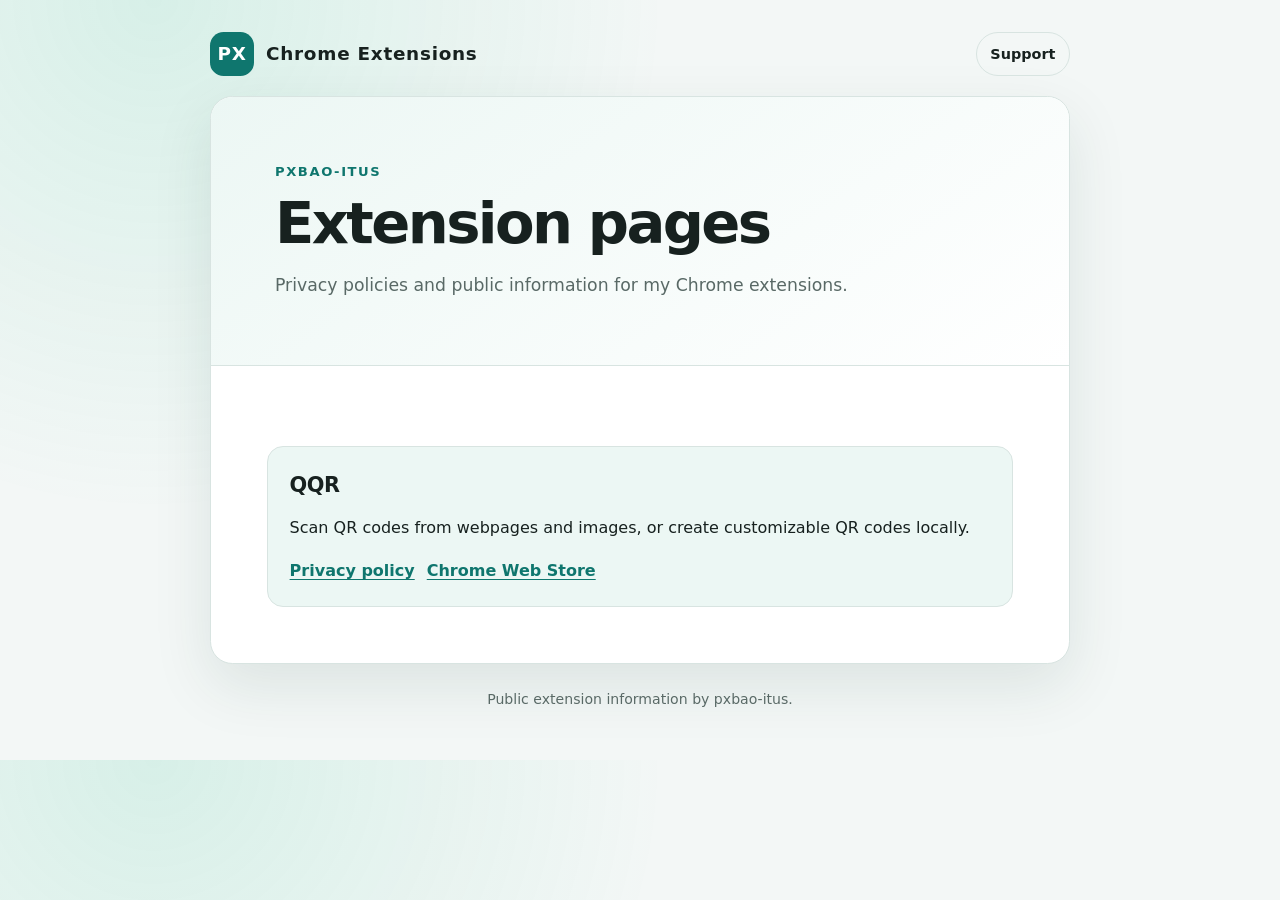
==== index.html @ 600370cd "Add QQR privacy policy site" ====
<!doctype html>
<html lang="en">
  <head>
    <meta charset="utf-8" />
    <meta name="viewport" content="width=device-width, initial-scale=1" />
    <meta
      name="description"
      content="Public pages and privacy policies for Chrome extensions by pxbao-itus."
    />
    <meta name="theme-color" content="#0f766e" />
    <title>Chrome Extensions by pxbao-itus</title>
    <link rel="stylesheet" href="./assets/site.css" />
  </head>
  <body>
    <header class="site-header shell">
      <a class="brand" href="./">
        <span class="logo" aria-hidden="true">PX</span>
        Chrome Extensions
      </a>
      <a class="pill-link" href="https://github.com/pxbao-itus/chrome-extension/issues">
        Support
      </a>
    </header>

    <main class="shell">
      <article class="page-card">
        <div class="hero">
          <p class="eyebrow">pxbao-itus</p>
          <h1>Extension pages</h1>
          <p class="intro">
            Privacy policies and public information for my Chrome extensions.
          </p>
        </div>
        <div class="content">
          <div class="extension-grid">
            <section class="extension-card">
              <h2>QQR</h2>
              <p>Scan QR codes from webpages and images, or create customizable QR codes locally.</p>
              <div class="card-links">
                <a href="./qqr/privacy/">Privacy policy</a>
                <a
                  href="https://chromewebstore.google.com/detail/qqr/maaehgdjdcdilfdpgicboihimbjkghkj"
                >
                  Chrome Web Store
                </a>
              </div>
            </section>
          </div>
        </div>
      </article>
    </main>

    <footer class="site-footer shell">Public extension information by pxbao-itus.</footer>
  </body>
</html>
---- assets/site.css ----
:root {
  color-scheme: light dark;
  --background: #f3f7f6;
  --surface: #ffffff;
  --surface-muted: #ecf7f4;
  --text: #17211f;
  --muted: #596966;
  --border: #d8e4e1;
  --brand: #0f766e;
  --brand-strong: #0a5c56;
  --brand-contrast: #ffffff;
  --shadow: 0 22px 60px rgb(20 60 52 / 10%);
}

@media (prefers-color-scheme: dark) {
  :root {
    --background: #0d1413;
    --surface: #141d1b;
    --surface-muted: #172723;
    --text: #edf7f4;
    --muted: #a6b9b4;
    --border: #2b3c38;
    --brand: #35c3a0;
    --brand-strong: #5ad5b5;
    --brand-contrast: #071612;
    --shadow: 0 22px 60px rgb(0 0 0 / 24%);
  }
}

* {
  box-sizing: border-box;
}

html {
  scroll-behavior: smooth;
}

body {
  margin: 0;
  background:
    radial-gradient(circle at 12% 0%, rgb(16 185 129 / 12%), transparent 32rem),
    var(--background);
  color: var(--text);
  font-family:
    Inter, ui-sans-serif, system-ui, -apple-system, BlinkMacSystemFont, "Segoe UI",
    sans-serif;
  line-height: 1.7;
}

a {
  color: var(--brand);
  text-underline-offset: 0.2em;
}

a:hover {
  color: var(--brand-strong);
}

.shell {
  width: min(100% - 2rem, 860px);
  margin-inline: auto;
}

.site-header {
  display: flex;
  align-items: center;
  justify-content: space-between;
  gap: 1rem;
  padding-block: 2rem 1.25rem;
}

.brand {
  display: inline-flex;
  align-items: center;
  gap: 0.75rem;
  color: var(--text);
  font-size: 1.15rem;
  font-weight: 800;
  letter-spacing: 0.04em;
  text-decoration: none;
}

.logo {
  display: grid;
  width: 2.75rem;
  height: 2.75rem;
  place-items: center;
  border-radius: 0.85rem;
  background: var(--brand);
  color: var(--brand-contrast);
}

.pill-link {
  padding: 0.55rem 0.85rem;
  border: 1px solid var(--border);
  border-radius: 999px;
  color: var(--text);
  font-size: 0.9rem;
  font-weight: 650;
  text-decoration: none;
}

.page-card {
  overflow: hidden;
  border: 1px solid var(--border);
  border-radius: 1.4rem;
  background: var(--surface);
  box-shadow: var(--shadow);
}

.hero {
  padding: clamp(2rem, 6vw, 4rem);
  background: linear-gradient(145deg, var(--surface-muted), var(--surface));
  border-bottom: 1px solid var(--border);
}

.eyebrow {
  margin: 0 0 0.6rem;
  color: var(--brand);
  font-size: 0.82rem;
  font-weight: 800;
  letter-spacing: 0.12em;
  text-transform: uppercase;
}

h1 {
  margin: 0;
  font-size: clamp(2rem, 8vw, 3.6rem);
  line-height: 1.08;
  letter-spacing: -0.045em;
}

.intro {
  max-width: 42rem;
  margin: 1rem 0 0;
  color: var(--muted);
  font-size: 1.08rem;
}

.updated {
  display: inline-block;
  margin-top: 1.35rem;
  padding: 0.35rem 0.7rem;
  border-radius: 999px;
  background: var(--surface);
  color: var(--muted);
  font-size: 0.85rem;
}

.content {
  padding: clamp(1.5rem, 5vw, 3.5rem);
}

section + section {
  margin-top: 2.4rem;
  padding-top: 2.4rem;
  border-top: 1px solid var(--border);
}

h2 {
  margin: 0 0 0.75rem;
  font-size: 1.3rem;
  letter-spacing: -0.02em;
}

p {
  margin: 0.65rem 0 0;
}

ul {
  margin: 0.85rem 0 0;
  padding-left: 1.25rem;
}

li + li {
  margin-top: 0.45rem;
}

code {
  padding: 0.12rem 0.35rem;
  border-radius: 0.35rem;
  background: var(--surface-muted);
  font-family: ui-monospace, SFMono-Regular, Menlo, Consolas, monospace;
  font-size: 0.9em;
}

.summary {
  padding: 1.15rem 1.25rem;
  border-left: 4px solid var(--brand);
  border-radius: 0.2rem 0.8rem 0.8rem 0.2rem;
  background: var(--surface-muted);
  font-weight: 600;
}

.extension-grid {
  display: grid;
  grid-template-columns: repeat(auto-fit, minmax(240px, 1fr));
  gap: 1rem;
  margin-top: 1.5rem;
}

.extension-card {
  padding: 1.35rem;
  border: 1px solid var(--border);
  border-radius: 1rem;
  background: var(--surface-muted);
}

.extension-card h2 {
  margin-bottom: 0.4rem;
}

.card-links {
  display: flex;
  flex-wrap: wrap;
  gap: 0.75rem;
  margin-top: 1rem;
}

.card-links a {
  font-weight: 700;
}

.site-footer {
  padding-block: 1.5rem 3rem;
  color: var(--muted);
  font-size: 0.88rem;
  text-align: center;
}

@media (max-width: 560px) {
  .site-header {
    align-items: flex-start;
    flex-direction: column;
  }
}
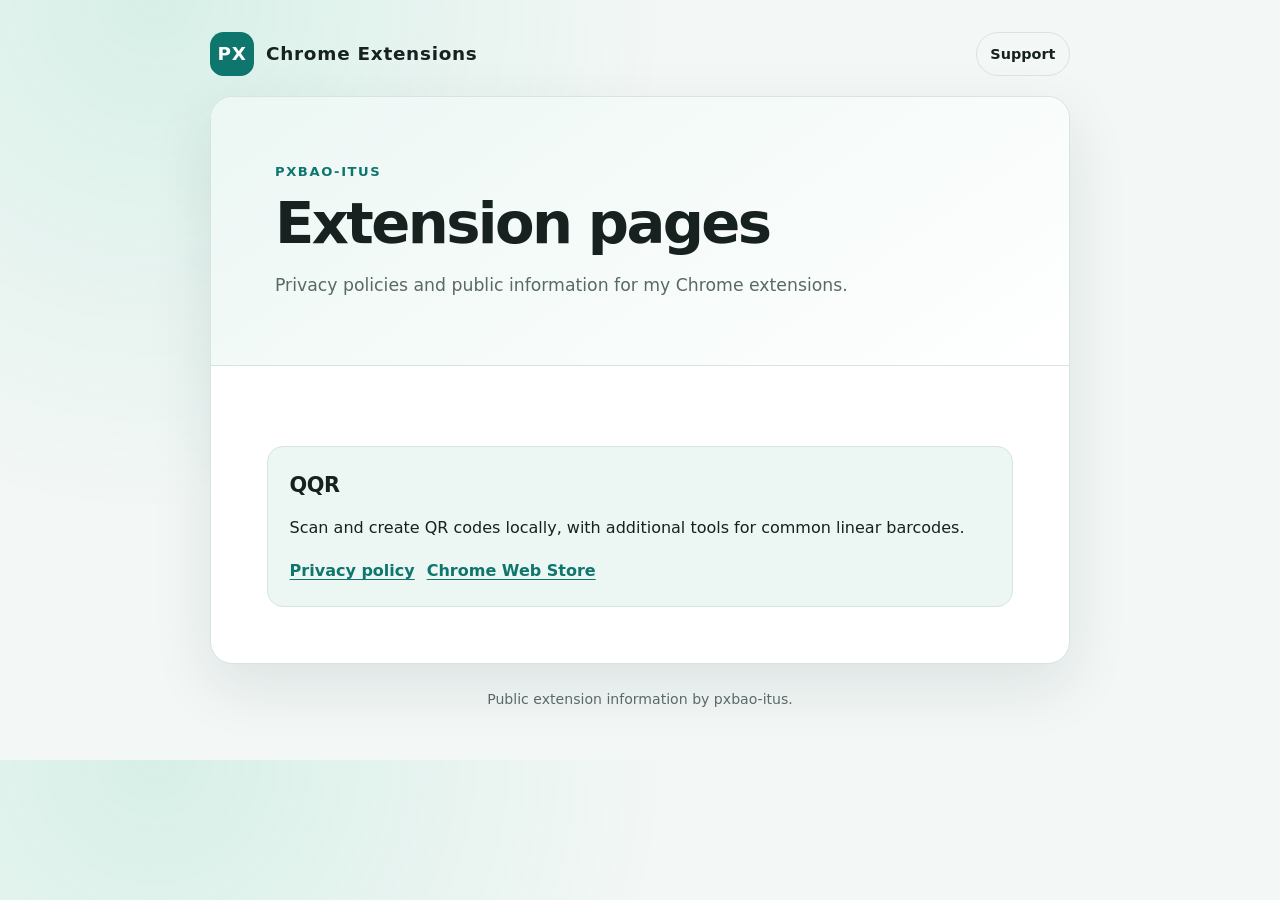
==== commit 9e7ba840: "Update QQR privacy policy for barcode tools" ====
--- a/index.html
+++ b/index.html
@@ -35,7 +35,9 @@
           <div class="extension-grid">
             <section class="extension-card">
               <h2>QQR</h2>
-              <p>Scan QR codes from webpages and images, or create customizable QR codes locally.</p>
+              <p>
+                Scan and create QR codes locally, with additional tools for common linear barcodes.
+              </p>
               <div class="card-links">
                 <a href="./qqr/privacy/">Privacy policy</a>
                 <a
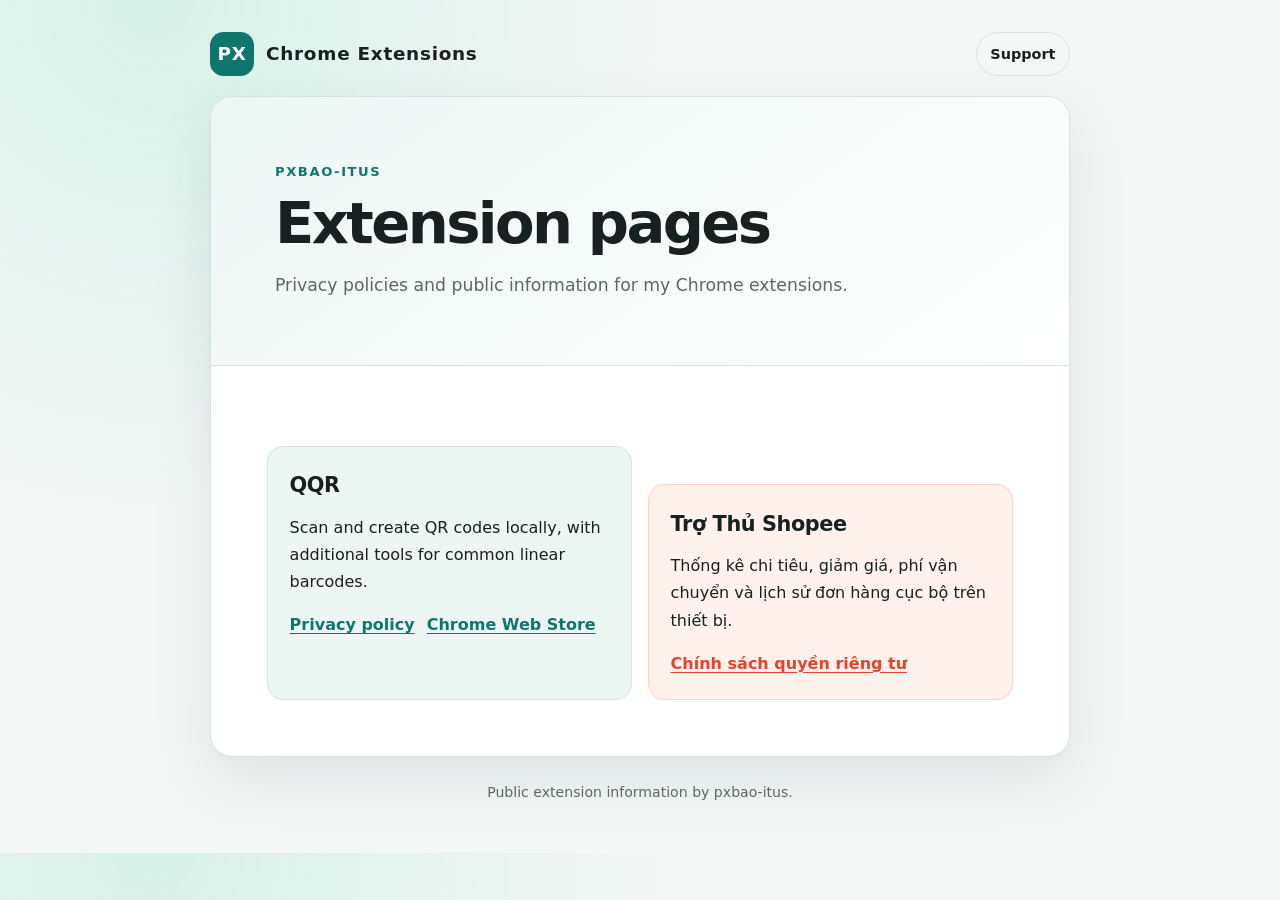
==== commit d538f61c: "Add Shopee Assistant privacy policy" ====
--- a/index.html
+++ b/index.html
@@ -47,6 +47,15 @@
                 </a>
               </div>
             </section>
+            <section class="extension-card extension-card--shopee">
+              <h2>Trợ Thủ Shopee</h2>
+              <p>
+                Thống kê chi tiêu, giảm giá, phí vận chuyển và lịch sử đơn hàng cục bộ trên thiết bị.
+              </p>
+              <div class="card-links">
+                <a href="./shopee-assistant/privacy/">Chính sách quyền riêng tư</a>
+              </div>
+            </section>
           </div>
         </div>
       </article>
--- a/assets/site.css
+++ b/assets/site.css
@@ -210,6 +210,40 @@
   margin-bottom: 0.4rem;
 }
 
+.extension-card--shopee {
+  --brand: #e9422a;
+  --brand-strong: #c83320;
+  --surface-muted: #fff1ec;
+  border-color: #ffd1c5;
+}
+
+.theme-shopee-assistant {
+  --background: #fff8f5;
+  --surface-muted: #fff0eb;
+  --border: #f1d8d0;
+  --brand: #e9422a;
+  --brand-strong: #c83320;
+  --shadow: 0 22px 60px rgb(130 46 28 / 10%);
+  background:
+    radial-gradient(circle at 12% 0%, rgb(244 81 50 / 13%), transparent 32rem),
+    var(--background);
+}
+
+@media (prefers-color-scheme: dark) {
+  .theme-shopee-assistant {
+    --background: #170f0d;
+    --surface: #211714;
+    --surface-muted: #2d1c17;
+    --text: #fff5f1;
+    --muted: #d4b8af;
+    --border: #4b3028;
+    --brand: #ff775d;
+    --brand-strong: #ff9a86;
+    --brand-contrast: #2b0d07;
+    --shadow: 0 22px 60px rgb(0 0 0 / 28%);
+  }
+}
+
 .card-links {
   display: flex;
   flex-wrap: wrap;
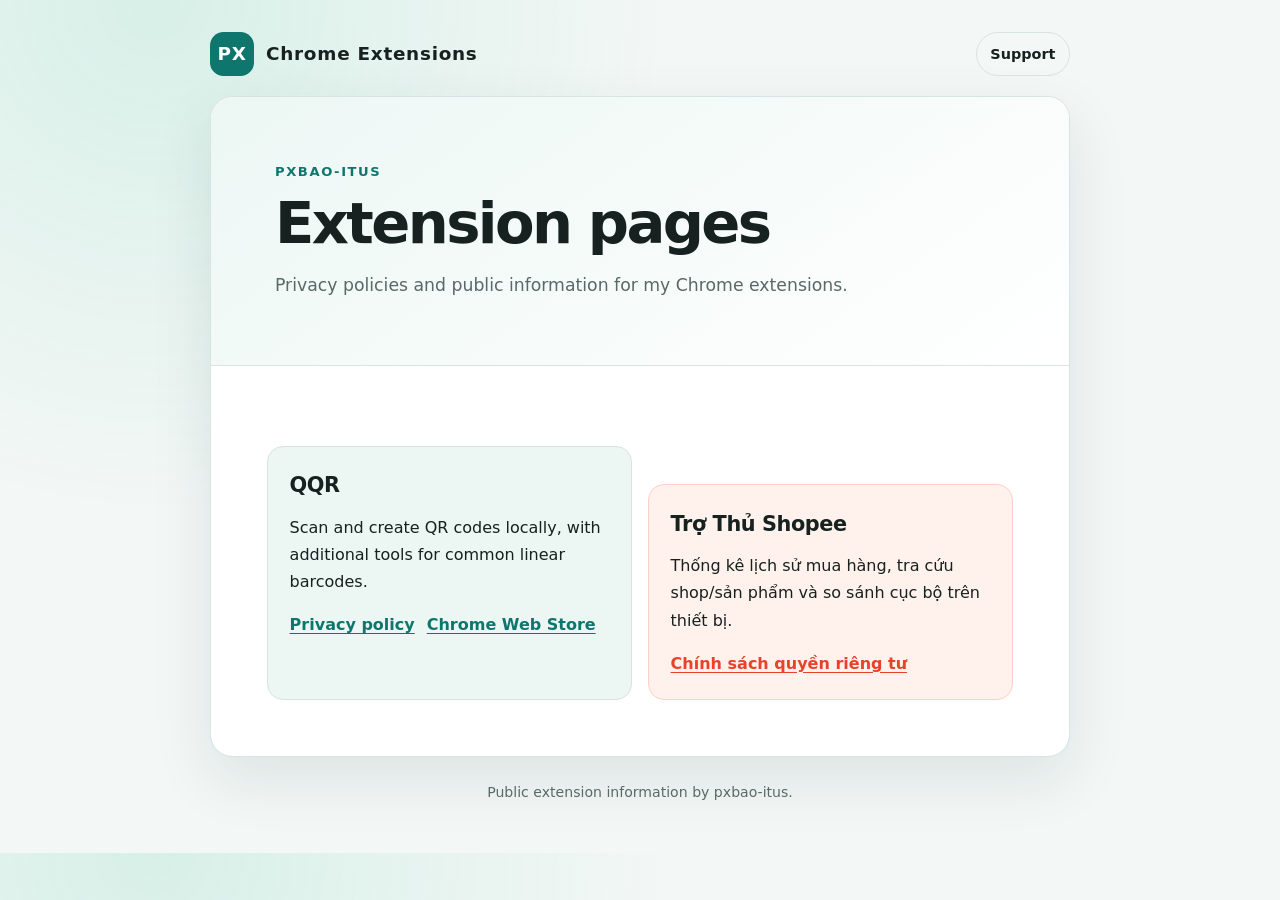
==== commit c14b2f1e: "Update Shopee Assistant privacy policy for 0.2.0" ====
--- a/index.html
+++ b/index.html
@@ -50,7 +50,7 @@
             <section class="extension-card extension-card--shopee">
               <h2>Trợ Thủ Shopee</h2>
               <p>
-                Thống kê chi tiêu, giảm giá, phí vận chuyển và lịch sử đơn hàng cục bộ trên thiết bị.
+                Thống kê lịch sử mua hàng, tra cứu shop/sản phẩm và so sánh cục bộ trên thiết bị.
               </p>
               <div class="card-links">
                 <a href="./shopee-assistant/privacy/">Chính sách quyền riêng tư</a>
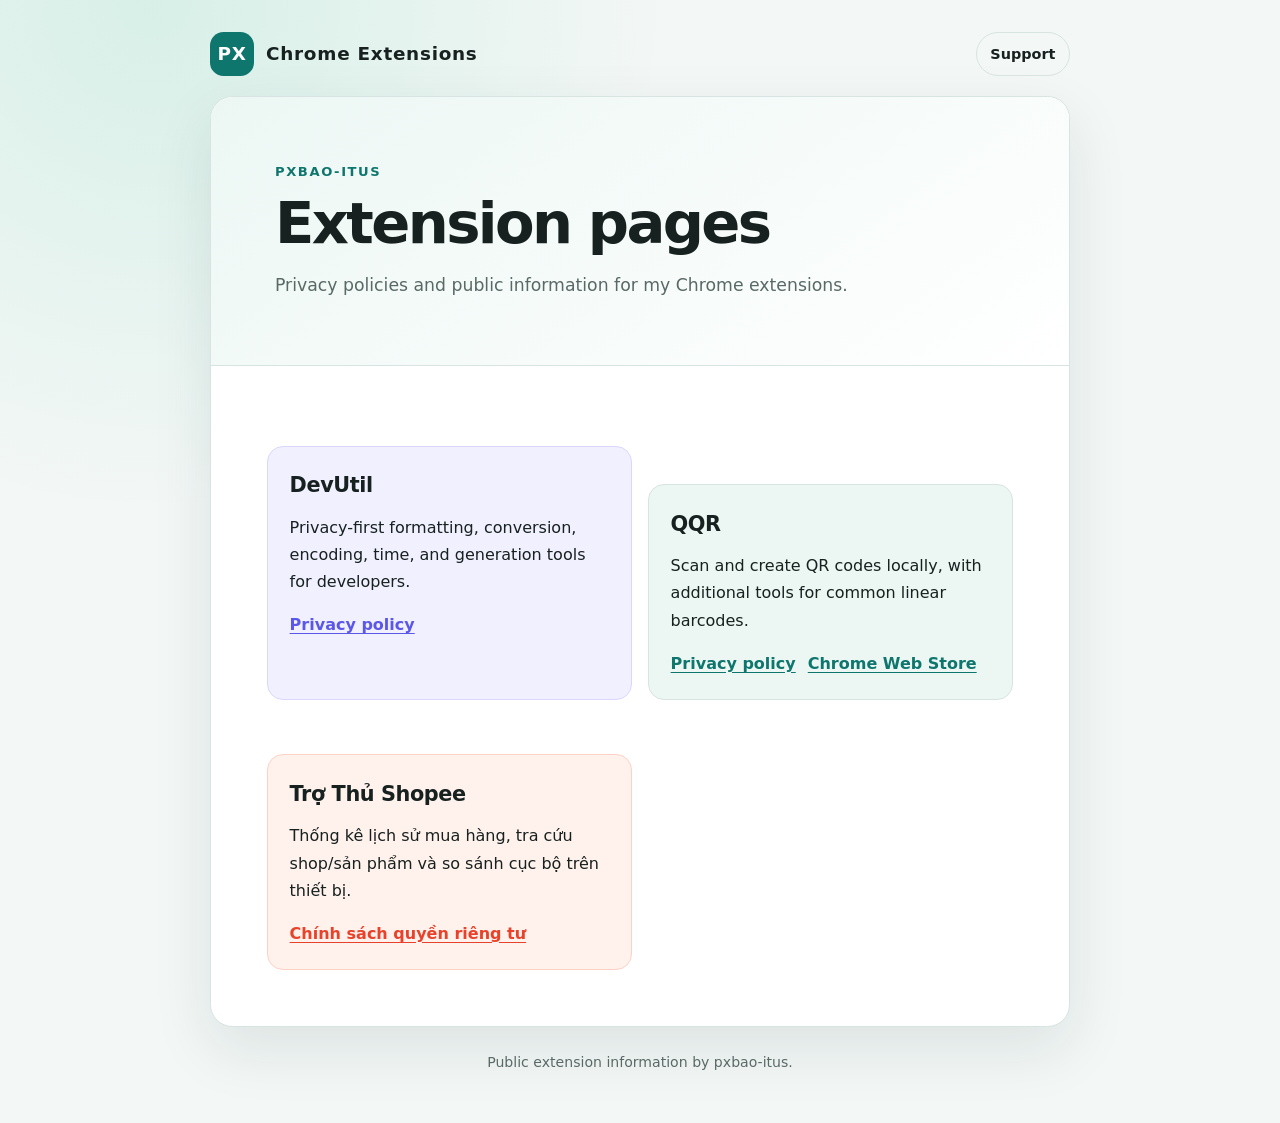
==== commit fc2bf5ff: "Add DevUtil privacy policy page" ====
--- a/index.html
+++ b/index.html
@@ -33,6 +33,15 @@
         </div>
         <div class="content">
           <div class="extension-grid">
+            <section class="extension-card extension-card--devutil">
+              <h2>DevUtil</h2>
+              <p>
+                Privacy-first formatting, conversion, encoding, time, and generation tools for developers.
+              </p>
+              <div class="card-links">
+                <a href="./devutil/privacy/">Privacy policy</a>
+              </div>
+            </section>
             <section class="extension-card">
               <h2>QQR</h2>
               <p>
--- a/assets/site.css
+++ b/assets/site.css
@@ -217,6 +217,25 @@
   border-color: #ffd1c5;
 }
 
+.extension-card--devutil {
+  --brand: #5b57e8;
+  --brand-strong: #4642c9;
+  --surface-muted: #f1f0ff;
+  border-color: #d9d7ff;
+}
+
+.theme-devutil {
+  --background: #f5f6fb;
+  --surface-muted: #f0f1ff;
+  --border: #dcdff0;
+  --brand: #5b57e8;
+  --brand-strong: #4642c9;
+  --shadow: 0 22px 60px rgb(69 65 180 / 11%);
+  background:
+    radial-gradient(circle at 12% 0%, rgb(91 87 232 / 14%), transparent 32rem),
+    var(--background);
+}
+
 .theme-shopee-assistant {
   --background: #fff8f5;
   --surface-muted: #fff0eb;
@@ -242,6 +261,19 @@
     --brand-contrast: #2b0d07;
     --shadow: 0 22px 60px rgb(0 0 0 / 28%);
   }
+
+  .theme-devutil {
+    --background: #0d101b;
+    --surface: #151927;
+    --surface-muted: #1d2135;
+    --text: #f2f3ff;
+    --muted: #b6bbd0;
+    --border: #30364e;
+    --brand: #918cff;
+    --brand-strong: #b2aeff;
+    --brand-contrast: #111326;
+    --shadow: 0 22px 60px rgb(0 0 0 / 28%);
+  }
 }
 
 .card-links {
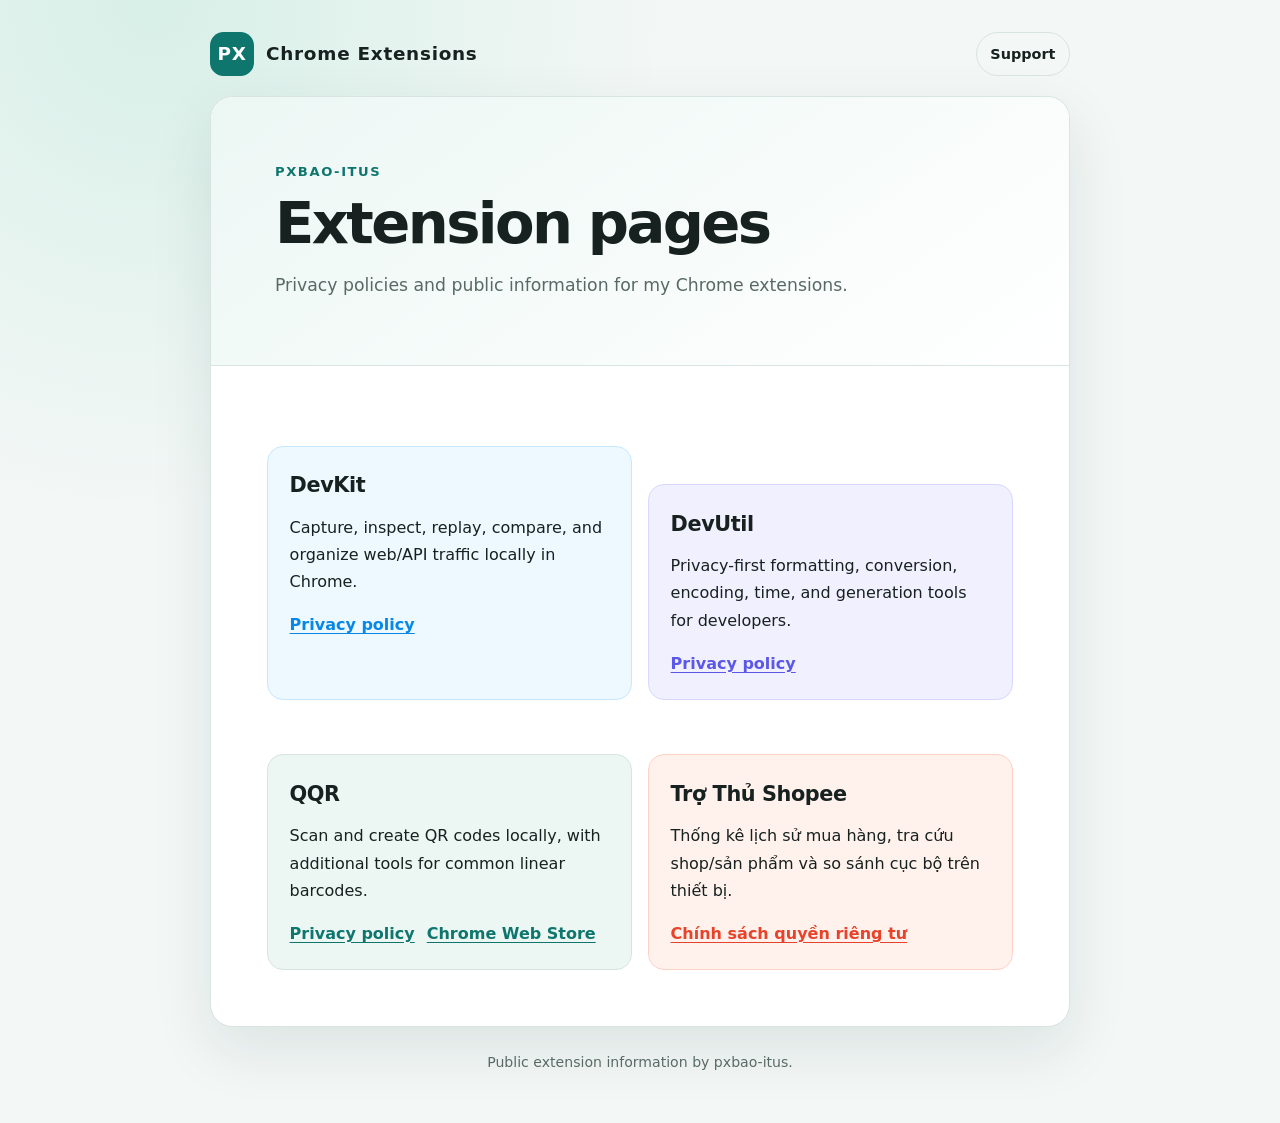
==== commit 160f1e85: "Add DevKit privacy policy page" ====
--- a/index.html
+++ b/index.html
@@ -17,7 +17,10 @@
         <span class="logo" aria-hidden="true">PX</span>
         Chrome Extensions
       </a>
-      <a class="pill-link" href="https://github.com/pxbao-itus/chrome-extension/issues">
+      <a
+        class="pill-link"
+        href="https://github.com/pxbao-itus/chrome-extension/issues"
+      >
         Support
       </a>
     </header>
@@ -33,10 +36,21 @@
         </div>
         <div class="content">
           <div class="extension-grid">
+            <section class="extension-card extension-card--devkit">
+              <h2>DevKit</h2>
+              <p>
+                Capture, inspect, replay, compare, and organize web/API traffic
+                locally in Chrome.
+              </p>
+              <div class="card-links">
+                <a href="./devkit/privacy/">Privacy policy</a>
+              </div>
+            </section>
             <section class="extension-card extension-card--devutil">
               <h2>DevUtil</h2>
               <p>
-                Privacy-first formatting, conversion, encoding, time, and generation tools for developers.
+                Privacy-first formatting, conversion, encoding, time, and
+                generation tools for developers.
               </p>
               <div class="card-links">
                 <a href="./devutil/privacy/">Privacy policy</a>
@@ -45,7 +59,8 @@
             <section class="extension-card">
               <h2>QQR</h2>
               <p>
-                Scan and create QR codes locally, with additional tools for common linear barcodes.
+                Scan and create QR codes locally, with additional tools for
+                common linear barcodes.
               </p>
               <div class="card-links">
                 <a href="./qqr/privacy/">Privacy policy</a>
@@ -59,10 +74,13 @@
             <section class="extension-card extension-card--shopee">
               <h2>Trợ Thủ Shopee</h2>
               <p>
-                Thống kê lịch sử mua hàng, tra cứu shop/sản phẩm và so sánh cục bộ trên thiết bị.
+                Thống kê lịch sử mua hàng, tra cứu shop/sản phẩm và so sánh cục
+                bộ trên thiết bị.
               </p>
               <div class="card-links">
-                <a href="./shopee-assistant/privacy/">Chính sách quyền riêng tư</a>
+                <a href="./shopee-assistant/privacy/"
+                  >Chính sách quyền riêng tư</a
+                >
               </div>
             </section>
           </div>
@@ -70,6 +88,8 @@
       </article>
     </main>
 
-    <footer class="site-footer shell">Public extension information by pxbao-itus.</footer>
+    <footer class="site-footer shell">
+      Public extension information by pxbao-itus.
+    </footer>
   </body>
 </html>
--- a/assets/site.css
+++ b/assets/site.css
@@ -42,7 +42,12 @@
     var(--background);
   color: var(--text);
   font-family:
-    Inter, ui-sans-serif, system-ui, -apple-system, BlinkMacSystemFont, "Segoe UI",
+    Inter,
+    ui-sans-serif,
+    system-ui,
+    -apple-system,
+    BlinkMacSystemFont,
+    "Segoe UI",
     sans-serif;
   line-height: 1.7;
 }
@@ -222,6 +227,25 @@
   --brand-strong: #4642c9;
   --surface-muted: #f1f0ff;
   border-color: #d9d7ff;
+}
+
+.extension-card--devkit {
+  --brand: #0788e8;
+  --brand-strong: #006dbd;
+  --surface-muted: #edf8ff;
+  border-color: #c6e8ff;
+}
+
+.theme-devkit {
+  --background: #f4f8fc;
+  --surface-muted: #edf8ff;
+  --border: #d3e4f2;
+  --brand: #0788e8;
+  --brand-strong: #006dbd;
+  --shadow: 0 22px 60px rgb(7 89 150 / 11%);
+  background:
+    radial-gradient(circle at 12% 0%, rgb(7 136 232 / 14%), transparent 32rem),
+    var(--background);
 }
 
 .theme-devutil {
@@ -274,6 +298,19 @@
     --brand-contrast: #111326;
     --shadow: 0 22px 60px rgb(0 0 0 / 28%);
   }
+
+  .theme-devkit {
+    --background: #07101b;
+    --surface: #101923;
+    --surface-muted: #142638;
+    --text: #edf8ff;
+    --muted: #a8bed0;
+    --border: #28435a;
+    --brand: #37c9ff;
+    --brand-strong: #74dcff;
+    --brand-contrast: #03121c;
+    --shadow: 0 22px 60px rgb(0 0 0 / 28%);
+  }
 }
 
 .card-links {
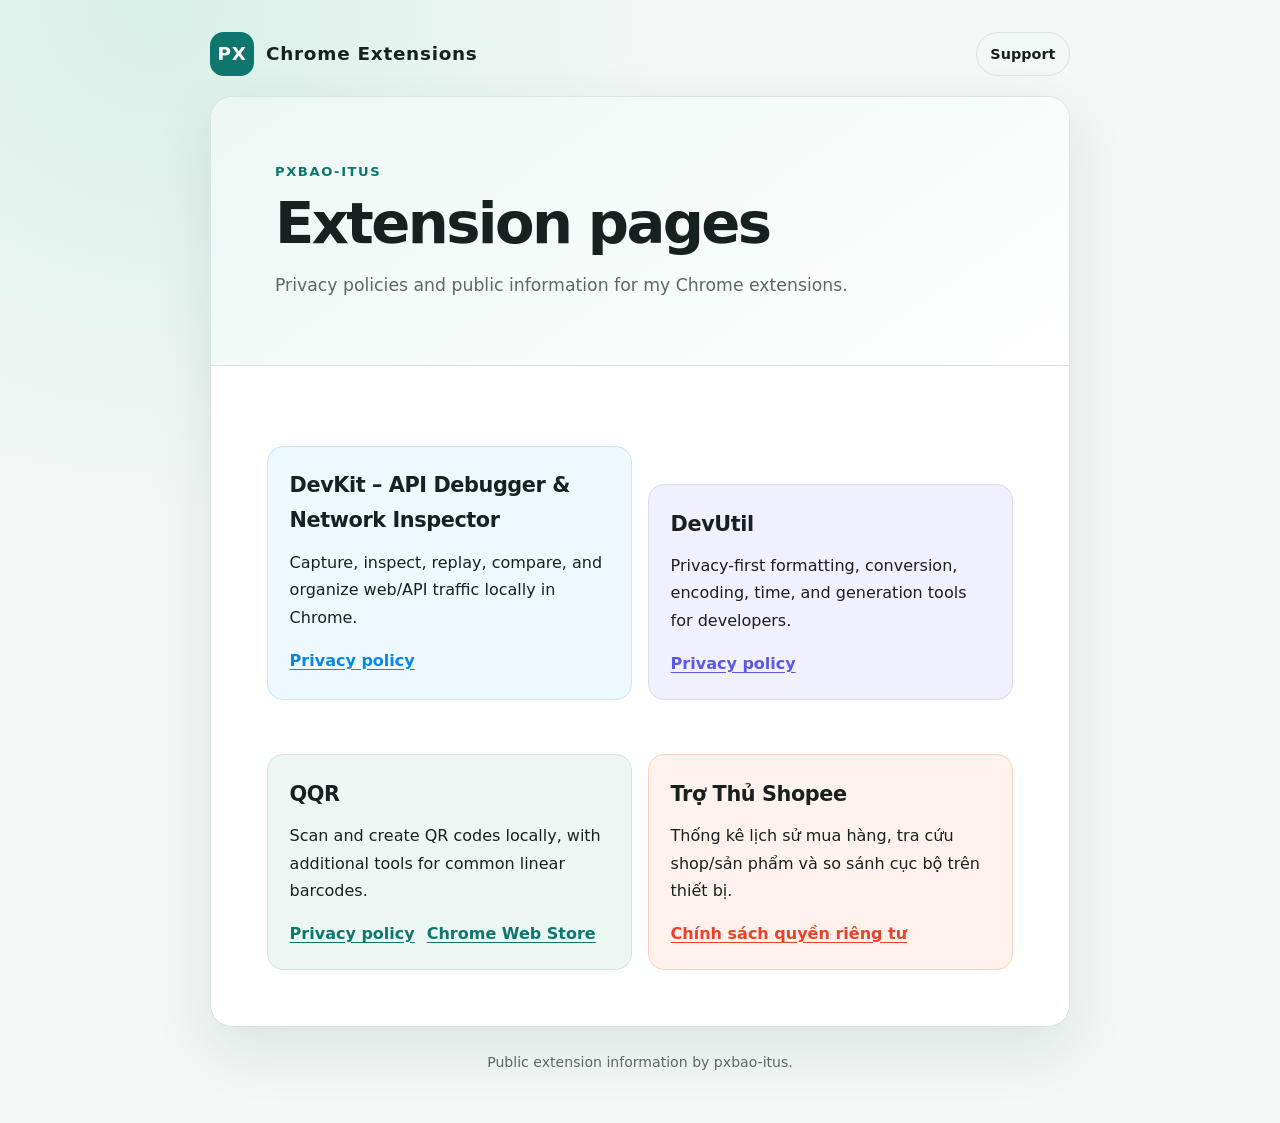
==== commit 243699ee: "Update DevKit distribution name" ====
--- a/index.html
+++ b/index.html
@@ -37,7 +37,7 @@
         <div class="content">
           <div class="extension-grid">
             <section class="extension-card extension-card--devkit">
-              <h2>DevKit</h2>
+              <h2>DevKit – API Debugger &amp; Network Inspector</h2>
               <p>
                 Capture, inspect, replay, compare, and organize web/API traffic
                 locally in Chrome.
